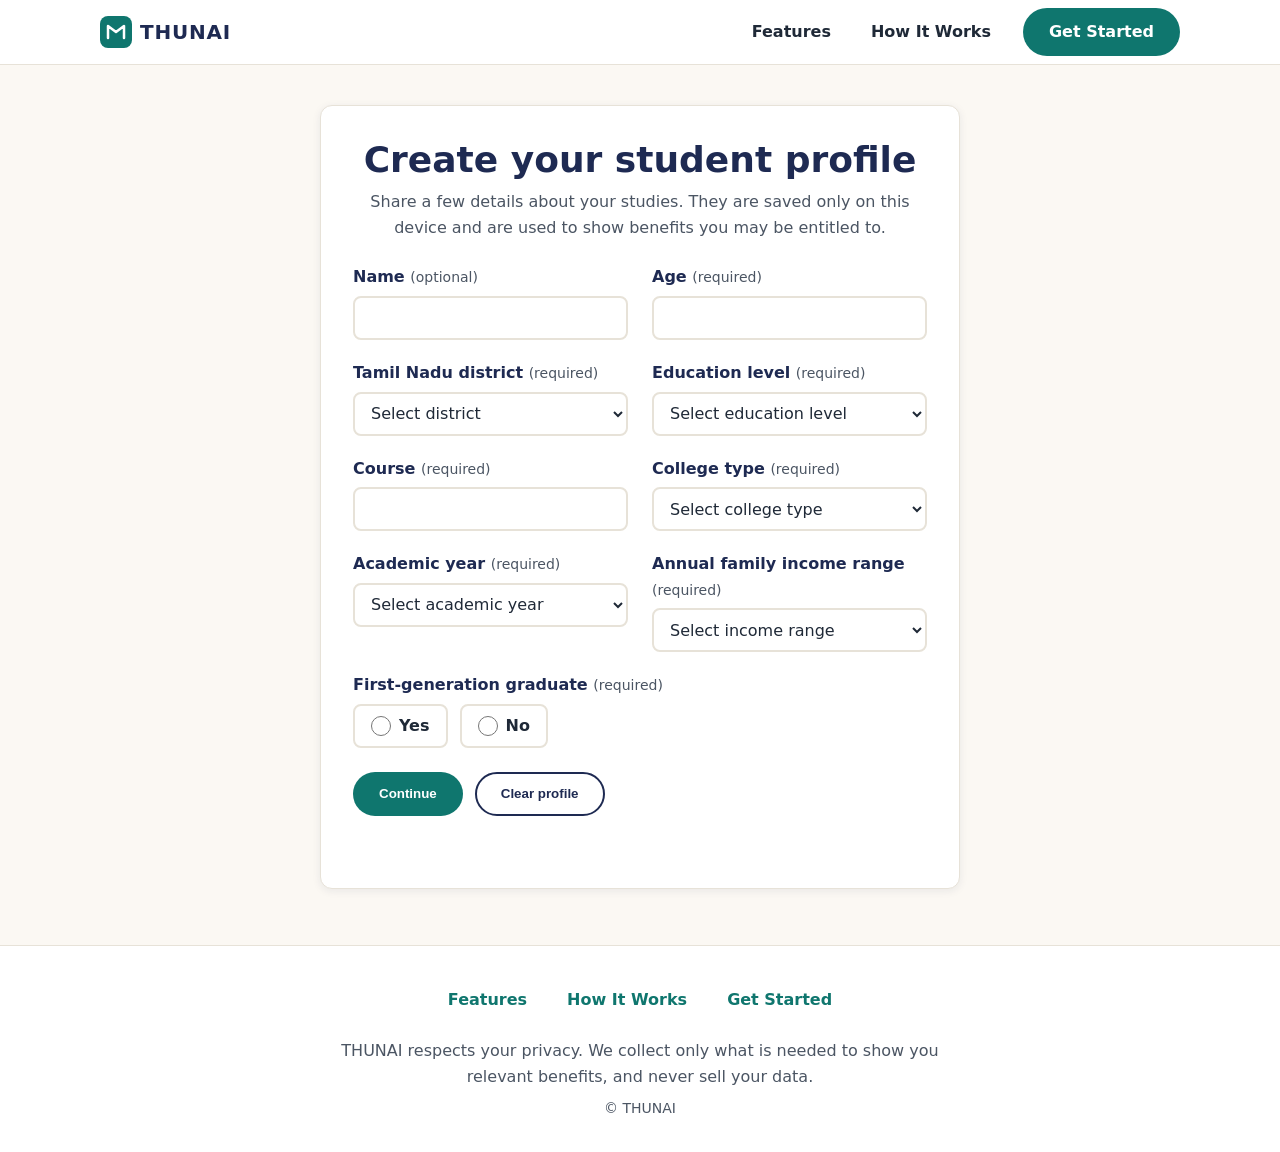
==== profile.html @ 550dfe90 "feat: add student profile and local storage" ====
<!DOCTYPE html>
<html lang="en">
<head>
  <meta charset="UTF-8">
  <meta name="viewport" content="width=device-width, initial-scale=1">
  <title>Student Profile – THUNAI</title>
  <meta name="description" content="Create your THUNAI student profile. Your details are saved only on this device.">
  <link rel="stylesheet" href="css/styles.css">
  <script src="js/main.js" defer></script>
  <script src="js/profile.js" defer></script>
</head>
<body id="top">
  <a class="skip-link" href="#main">Skip to content</a>

  <header class="site-header">
    <div class="container header-inner">
      <a class="brand" href="index.html" aria-label="THUNAI home">
        <svg class="brand-mark" viewBox="0 0 32 32" aria-hidden="true" focusable="false">
          <rect width="32" height="32" rx="8" fill="#0f766e"/>
          <path d="M8 22V10l8 6 8-6v12" fill="none" stroke="#ffffff" stroke-width="2.5" stroke-linejoin="round" stroke-linecap="round"/>
        </svg>
        <span class="brand-name">THUNAI</span>
      </a>

      <button class="nav-toggle" type="button" aria-expanded="false" aria-controls="primary-nav" aria-label="Toggle navigation menu">
        <span class="nav-toggle-bar"></span>
        <span class="nav-toggle-bar"></span>
        <span class="nav-toggle-bar"></span>
      </button>

      <nav class="site-nav" aria-label="Primary">
        <ul class="nav-list" id="primary-nav">
          <li><a class="nav-link" href="index.html#features">Features</a></li>
          <li><a class="nav-link" href="index.html#how-it-works">How It Works</a></li>
          <li><a class="btn btn-primary nav-cta" href="profile.html">Get Started</a></li>
        </ul>
      </nav>
    </div>
  </header>

  <main id="main">
    <section class="section profile-section" aria-labelledby="profile-title">
      <div class="container">
        <div class="profile-card">
          <h1 id="profile-title" class="section-title">Create your student profile</h1>
          <p class="section-intro">Share a few details about your studies. They are saved only on this device and are used to show benefits you may be entitled to.</p>

          <form id="profile-form" novalidate>
            <div class="form-grid">
              <div class="form-field">
                <label for="name">Name <span class="optional-mark">(optional)</span></label>
                <input type="text" id="name" name="name" autocomplete="name" maxlength="100">
                <p class="field-error" id="name-error" aria-live="polite"></p>
              </div>

              <div class="form-field">
                <label for="age">Age <span class="required-mark">(required)</span></label>
                <input type="number" id="age" name="age" min="14" max="60" inputmode="numeric" required>
                <p class="field-error" id="age-error" aria-live="polite"></p>
              </div>

              <div class="form-field">
                <label for="district">Tamil Nadu district <span class="required-mark">(required)</span></label>
                <select id="district" name="district" required>
                  <option value="">Select district</option>
                  <option value="Ariyalur">Ariyalur</option>
                  <option value="Chengalpattu">Chengalpattu</option>
                  <option value="Chennai">Chennai</option>
                  <option value="Coimbatore">Coimbatore</option>
                  <option value="Cuddalore">Cuddalore</option>
                  <option value="Dharmapuri">Dharmapuri</option>
                  <option value="Dindigul">Dindigul</option>
                  <option value="Erode">Erode</option>
                  <option value="Kallakurichi">Kallakurichi</option>
                  <option value="Kanchipuram">Kanchipuram</option>
                  <option value="Kanyakumari">Kanyakumari</option>
                  <option value="Karur">Karur</option>
                  <option value="Krishnagiri">Krishnagiri</option>
                  <option value="Madurai">Madurai</option>
                  <option value="Mayiladuthurai">Mayiladuthurai</option>
                  <option value="Nagapattinam">Nagapattinam</option>
                  <option value="Namakkal">Namakkal</option>
                  <option value="Nilgiris">Nilgiris</option>
                  <option value="Perambalur">Perambalur</option>
                  <option value="Pudukkottai">Pudukkottai</option>
                  <option value="Ramanathapuram">Ramanathapuram</option>
                  <option value="Ranipet">Ranipet</option>
                  <option value="Salem">Salem</option>
                  <option value="Sivaganga">Sivaganga</option>
                  <option value="Tenkasi">Tenkasi</option>
                  <option value="Thanjavur">Thanjavur</option>
                  <option value="Theni">Theni</option>
                  <option value="Thoothukudi">Thoothukudi</option>
                  <option value="Tiruchirappalli">Tiruchirappalli</option>
                  <option value="Tirunelveli">Tirunelveli</option>
                  <option value="Tirupathur">Tirupathur</option>
                  <option value="Tiruppur">Tiruppur</option>
                  <option value="Tiruvallur">Tiruvallur</option>
                  <option value="Tiruvannamalai">Tiruvannamalai</option>
                  <option value="Tiruvarur">Tiruvarur</option>
                  <option value="Vellore">Vellore</option>
                  <option value="Viluppuram">Viluppuram</option>
                  <option value="Virudhunagar">Virudhunagar</option>
                </select>
                <p class="field-error" id="district-error" aria-live="polite"></p>
              </div>

              <div class="form-field">
                <label for="education-level">Education level <span class="required-mark">(required)</span></label>
                <select id="education-level" name="education-level" required>
                  <option value="">Select education level</option>
                  <option value="Undergraduate">Undergraduate</option>
                  <option value="Postgraduate">Postgraduate</option>
                  <option value="Diploma">Diploma</option>
                  <option value="Other">Other</option>
                </select>
                <p class="field-error" id="education-level-error" aria-live="polite"></p>
              </div>

              <div class="form-field">
                <label for="course">Course <span class="required-mark">(required)</span></label>
                <input type="text" id="course" name="course" required maxlength="100">
                <p class="field-error" id="course-error" aria-live="polite"></p>
              </div>

              <div class="form-field">
                <label for="college-type">College type <span class="required-mark">(required)</span></label>
                <select id="college-type" name="college-type" required>
                  <option value="">Select college type</option>
                  <option value="Government">Government</option>
                  <option value="Government-aided">Government-aided</option>
                  <option value="Private">Private</option>
                  <option value="Autonomous">Autonomous</option>
                  <option value="Other">Other</option>
                </select>
                <p class="field-error" id="college-type-error" aria-live="polite"></p>
              </div>

              <div class="form-field">
                <label for="academic-year">Academic year <span class="required-mark">(required)</span></label>
                <select id="academic-year" name="academic-year" required>
                  <option value="">Select academic year</option>
                  <option value="1st Year">1st Year</option>
                  <option value="2nd Year">2nd Year</option>
                  <option value="3rd Year">3rd Year</option>
                  <option value="4th Year">4th Year</option>
                  <option value="Other">Other</option>
                </select>
                <p class="field-error" id="academic-year-error" aria-live="polite"></p>
              </div>

              <div class="form-field">
                <label for="income-range">Annual family income range <span class="required-mark">(required)</span></label>
                <select id="income-range" name="income-range" required>
                  <option value="">Select income range</option>
                  <option value="Below ₹1 lakh">Below ₹1 lakh</option>
                  <option value="₹1–2.5 lakh">₹1–2.5 lakh</option>
                  <option value="₹2.5–5 lakh">₹2.5–5 lakh</option>
                  <option value="₹5–8 lakh">₹5–8 lakh</option>
                  <option value="Above ₹8 lakh">Above ₹8 lakh</option>
                </select>
                <p class="field-error" id="income-range-error" aria-live="polite"></p>
              </div>

              <fieldset class="form-field form-field-full">
                <legend>First-generation graduate <span class="required-mark">(required)</span></legend>
                <div class="radio-options">
                  <label class="radio-option" for="first-generation-yes">
                    <input type="radio" id="first-generation-yes" name="first-generation" value="yes">
                    <span>Yes</span>
                  </label>
                  <label class="radio-option" for="first-generation-no">
                    <input type="radio" id="first-generation-no" name="first-generation" value="no">
                    <span>No</span>
                  </label>
                </div>
                <p class="field-error" id="first-generation-error" aria-live="polite"></p>
              </fieldset>
            </div>

            <div class="form-actions">
              <button type="submit" class="btn btn-primary">Continue</button>
              <button type="button" id="clear-profile" class="btn btn-secondary">Clear profile</button>
            </div>
            <div id="form-status" aria-live="polite"></div>
          </form>

          <section id="saved-summary" class="saved-summary" aria-labelledby="summary-title" hidden>
            <h2 id="summary-title" class="summary-title">Your saved profile</h2>
            <dl class="summary-list">
              <dt>Name</dt>
              <dd id="summary-name"></dd>
              <dt>Age</dt>
              <dd id="summary-age"></dd>
              <dt>District</dt>
              <dd id="summary-district"></dd>
              <dt>Education level</dt>
              <dd id="summary-education-level"></dd>
              <dt>Course</dt>
              <dd id="summary-course"></dd>
              <dt>College type</dt>
              <dd id="summary-college-type"></dd>
              <dt>Academic year</dt>
              <dd id="summary-academic-year"></dd>
              <dt>Annual family income</dt>
              <dd id="summary-income-range"></dd>
              <dt>First-generation graduate</dt>
              <dd id="summary-first-generation"></dd>
            </dl>
          </section>
        </div>
      </div>
    </section>
  </main>

  <footer class="site-footer">
    <div class="container">
      <ul class="footer-links">
        <li><a href="index.html#features">Features</a></li>
        <li><a href="index.html#how-it-works">How It Works</a></li>
        <li><a href="profile.html">Get Started</a></li>
      </ul>
      <p class="privacy">THUNAI respects your privacy. We collect only what is needed to show you relevant benefits, and never sell your data.</p>
      <p class="copyright">&copy; THUNAI</p>
    </div>
  </footer>
</body>
</html>
---- css/styles.css ----
/* THUNAI landing page styles: mobile-first, no external dependencies. */

:root {
  --color-primary: #1e2a52;
  --color-accent: #0f766e;
  --color-accent-dark: #0b5e57;
  --color-bg: #fbf8f3;
  --color-surface: #ffffff;
  --color-alt-bg: #f3efe7;
  --color-text: #1f2937;
  --color-muted: #4b5563;
  --color-border: #e7e2d8;
  --radius: 12px;
  --shadow: 0 2px 8px rgba(30, 42, 82, 0.08);
  --shadow-hover: 0 10px 22px rgba(30, 42, 82, 0.14);
  --font-stack: system-ui, -apple-system, "Segoe UI", Roboto, "Helvetica Neue", Arial, sans-serif;
}

*,
*::before,
*::after {
  box-sizing: border-box;
}

html {
  -webkit-text-size-adjust: 100%;
}

body {
  margin: 0;
  font-family: var(--font-stack);
  font-size: 1rem;
  line-height: 1.6;
  color: var(--color-text);
  background: var(--color-bg);
}

img,
svg {
  max-width: 100%;
  height: auto;
}

a {
  color: var(--color-accent);
}

:focus-visible {
  outline: 3px solid var(--color-accent);
  outline-offset: 3px;
}

.container {
  width: 100%;
  max-width: 1120px;
  margin-inline: auto;
  padding-inline: 1.25rem;
}

.skip-link {
  position: absolute;
  left: 1rem;
  top: -100px;
  z-index: 10;
  padding: 0.5rem 1rem;
  background: var(--color-surface);
  border-radius: 8px;
}

.skip-link:focus {
  top: 1rem;
}

/* Header and navigation */

.site-header {
  background: var(--color-surface);
  border-bottom: 1px solid var(--color-border);
}

.header-inner {
  display: flex;
  flex-wrap: wrap;
  align-items: center;
  justify-content: space-between;
  min-height: 64px;
}

.brand {
  display: inline-flex;
  align-items: center;
  gap: 0.5rem;
  min-height: 44px;
  color: var(--color-primary);
  font-size: 1.25rem;
  font-weight: 800;
  letter-spacing: 0.04em;
  text-decoration: none;
}

.brand-mark {
  width: 32px;
  height: 32px;
  flex-shrink: 0;
}

.nav-toggle {
  display: inline-flex;
  flex-direction: column;
  justify-content: center;
  gap: 5px;
  width: 44px;
  height: 44px;
  padding: 0;
  background: none;
  border: 0;
  border-radius: 8px;
  cursor: pointer;
}

.nav-toggle-bar {
  display: block;
  width: 24px;
  height: 2px;
  margin-inline: auto;
  background: var(--color-primary);
  border-radius: 2px;
}

.site-nav {
  flex: 0 0 100%;
}

.nav-list {
  display: none;
  flex-direction: column;
  gap: 0.25rem;
  margin: 0;
  padding: 0.5rem 0 1rem;
  list-style: none;
}

.nav-list.is-open {
  display: flex;
}

.nav-link,
.footer-links a {
  display: inline-flex;
  align-items: center;
  min-height: 44px;
  padding: 0 0.5rem;
  border-radius: 8px;
  color: var(--color-text);
  font-weight: 600;
  text-decoration: none;
}

.nav-link:hover {
  color: var(--color-accent);
}

/* Buttons */

.btn {
  display: inline-flex;
  align-items: center;
  justify-content: center;
  min-height: 44px;
  padding: 0.6rem 1.5rem;
  border: 2px solid transparent;
  border-radius: 999px;
  font-weight: 700;
  text-decoration: none;
  transition: background-color 0.2s ease;
}

.btn-primary {
  background: var(--color-accent);
  color: #ffffff;
}

.btn-primary:hover {
  background: var(--color-accent-dark);
}

.btn-light {
  background: #ffffff;
  color: var(--color-primary);
}

.btn-light:hover {
  background: var(--color-alt-bg);
}

.nav-cta {
  width: 100%;
  margin-top: 0.5rem;
}

/* Hero */

.hero {
  padding: 3rem 0 3.5rem;
}

.hero-title {
  margin: 0 0 1rem;
  font-size: clamp(2rem, 5vw + 1rem, 3.5rem);
  line-height: 1.15;
  font-weight: 800;
  color: var(--color-primary);
}

.hero-lead {
  max-width: 42ch;
  margin: 0 0 1.75rem;
  font-size: 1.125rem;
  color: var(--color-muted);
}

/* Sections */

.section {
  padding: 3.5rem 0;
}

.section-alt {
  background: var(--color-alt-bg);
}

.section-title {
  margin: 0 0 0.5rem;
  font-size: clamp(1.5rem, 3vw + 1rem, 2.25rem);
  line-height: 1.2;
  color: var(--color-primary);
  text-align: center;
}

.section-intro {
  max-width: 60ch;
  margin: 0 auto 2rem;
  color: var(--color-muted);
  text-align: center;
}

/* Feature cards */

.card-grid {
  display: grid;
  grid-template-columns: 1fr;
  gap: 1.25rem;
  margin: 0;
  padding: 0;
  list-style: none;
}

.card {
  padding: 1.5rem;
  background: var(--color-surface);
  border: 1px solid var(--color-border);
  border-radius: var(--radius);
  box-shadow: var(--shadow);
  transition: transform 0.2s ease, box-shadow 0.2s ease;
}

.card:hover {
  transform: translateY(-4px);
  box-shadow: var(--shadow-hover);
}

.card-icon {
  display: block;
  width: 44px;
  height: 44px;
  margin-bottom: 1rem;
  padding: 10px;
  background: rgba(15, 118, 110, 0.1);
  border-radius: 12px;
  color: var(--color-accent);
}

.card h3 {
  margin: 0 0 0.5rem;
  font-size: 1.125rem;
  color: var(--color-primary);
}

.card p {
  margin: 0;
  color: var(--color-muted);
}

/* How it works steps */

.steps {
  display: grid;
  gap: 1rem;
  margin: 0;
  padding: 0;
  list-style: none;
}

.step {
  display: flex;
  align-items: flex-start;
  gap: 1rem;
  padding: 1.5rem;
  background: var(--color-surface);
  border-radius: var(--radius);
  box-shadow: var(--shadow);
}

.step-number {
  display: flex;
  flex-shrink: 0;
  align-items: center;
  justify-content: center;
  width: 44px;
  height: 44px;
  border-radius: 50%;
  background: var(--color-primary);
  color: #ffffff;
  font-weight: 800;
}

.step h3 {
  margin: 0 0 0.25rem;
  font-size: 1.125rem;
  color: var(--color-primary);
}

.step p {
  margin: 0;
  color: var(--color-muted);
}

/* Call-to-action band */

.cta-band {
  padding: 3rem 0;
  background: var(--color-primary);
  color: #ffffff;
  text-align: center;
}

.cta-title {
  margin: 0 0 0.5rem;
  font-size: clamp(1.5rem, 3vw + 1rem, 2rem);
  line-height: 1.25;
}

.cta-text {
  max-width: 50ch;
  margin: 0 auto 1.5rem;
  color: #e5e7eb;
}

/* Footer */

.site-footer {
  padding: 2rem 0;
  background: var(--color-surface);
  border-top: 1px solid var(--color-border);
  color: var(--color-muted);
  text-align: center;
}

.footer-links {
  display: flex;
  flex-wrap: wrap;
  justify-content: center;
  gap: 0.5rem 1.5rem;
  margin: 0 0 1rem;
  padding: 0;
  list-style: none;
}

.footer-links a {
  color: var(--color-accent);
}

.privacy {
  max-width: 60ch;
  margin: 0 auto 0.5rem;
}

.copyright {
  margin: 0;
  font-size: 0.875rem;
}

/* Tablet and up: inline navigation, two-column cards */

@media (min-width: 768px) {
  .nav-toggle {
    display: none;
  }

  .site-nav {
    flex: 0 0 auto;
  }

  .nav-list,
  .nav-list.is-open {
    display: flex;
    flex-direction: row;
    align-items: center;
    gap: 1.5rem;
    padding: 0;
  }

  .nav-cta {
    width: auto;
    margin-top: 0;
  }

  .hero {
    padding: 5rem 0 4.5rem;
  }

  .section {
    padding: 4.5rem 0;
  }

  .card-grid {
    grid-template-columns: repeat(2, 1fr);
  }
}

/* Desktop: four-column cards, three-column steps */

@media (min-width: 1024px) {
  .card-grid {
    grid-template-columns: repeat(4, 1fr);
  }

  .steps {
    grid-template-columns: repeat(3, 1fr);
  }
}

@media (prefers-reduced-motion: reduce) {
  .card,
  .btn {
    transition: none;
  }

  .card:hover {
    transform: none;
  }
}

/* Student profile (Milestone 2): mobile-first form styles */

[hidden] {
  display: none !important;
}

.profile-section {
  padding: 2.5rem 0 3.5rem;
}

.profile-card {
  max-width: 640px;
  margin-inline: auto;
  padding: 1.5rem;
  background: var(--color-surface);
  border: 1px solid var(--color-border);
  border-radius: var(--radius);
  box-shadow: var(--shadow);
}

.profile-card .section-intro {
  margin-bottom: 1.5rem;
}

.form-grid {
  display: grid;
  grid-template-columns: minmax(0, 1fr);
  gap: 1.25rem;
  margin: 0;
  padding: 0;
  max-width: 100%;
}

.form-field {
  min-width: 0;
  max-width: 100%;
  margin: 0;
  padding: 0;
  border: 0;
}

.form-field > label,
.form-field > legend {
  display: block;
  padding: 0;
  margin-bottom: 0.375rem;
  font-weight: 600;
  color: var(--color-primary);
}

.required-mark,
.optional-mark {
  font-size: 0.875rem;
  font-weight: 400;
  color: var(--color-muted);
}

.form-field input[type="text"],
.form-field input[type="number"],
.form-field select {
  display: block;
  width: 100%;
  max-width: 100%;
  min-height: 44px;
  padding: 0.5rem 0.75rem;
  font-family: inherit;
  font-size: 16px;
  color: var(--color-text);
  background: var(--color-surface);
  border: 2px solid var(--color-border);
  border-radius: 8px;
}

.form-field input:focus-visible,
.form-field select:focus-visible,
.radio-option input:focus-visible,
fieldset:focus-visible {
  outline: 3px solid var(--color-accent);
  outline-offset: 2px;
}

.form-field input:focus-visible,
.form-field select:focus-visible {
  border-color: var(--color-accent);
}

[aria-invalid="true"] {
  border-color: #b42318;
}

.form-field-full {
  grid-column: 1 / -1;
}

.radio-options {
  display: flex;
  flex-wrap: wrap;
  gap: 0.75rem;
}

.radio-option {
  display: inline-flex;
  align-items: center;
  gap: 0.5rem;
  min-height: 44px;
  padding: 0 1rem;
  background: var(--color-surface);
  border: 2px solid var(--color-border);
  border-radius: 8px;
  color: var(--color-text);
  font-weight: 600;
  cursor: pointer;
}

.radio-option input {
  width: 20px;
  height: 20px;
  margin: 0;
  accent-color: var(--color-accent);
}

.field-error {
  margin: 0;
  font-size: 0.875rem;
  color: #b42318;
}

.field-error:not(:empty) {
  margin-top: 0.375rem;
}

.form-actions {
  display: flex;
  flex-direction: column;
  gap: 0.75rem;
  margin-top: 1.5rem;
}

.form-actions .btn {
  width: 100%;
  max-width: 100%;
}

.btn-secondary {
  background: var(--color-surface);
  border-color: var(--color-primary);
  color: var(--color-primary);
}

.btn-secondary:hover {
  background: var(--color-alt-bg);
}

#form-status {
  min-height: 1.5em;
  margin-top: 1rem;
  font-weight: 600;
  color: var(--color-accent);
  overflow-wrap: anywhere;
}

.saved-summary {
  margin-top: 2rem;
  padding-top: 1.5rem;
  border-top: 1px solid var(--color-border);
}

.summary-title {
  margin: 0 0 1rem;
  font-size: 1.25rem;
  color: var(--color-primary);
}

.summary-list {
  display: grid;
  gap: 0.75rem;
  margin: 0;
  padding: 0;
}

.summary-list dt {
  font-size: 0.875rem;
  font-weight: 600;
  color: var(--color-muted);
}

.summary-list dd {
  margin: 0;
  color: var(--color-text);
  overflow-wrap: anywhere;
}

/* Tablet and up: two-column form fields, auto-width buttons */

@media (min-width: 768px) {
  .profile-card {
    padding: 2rem;
  }

  .form-grid {
    grid-template-columns: repeat(2, minmax(0, 1fr));
    gap: 1.25rem 1.5rem;
  }

  .form-actions {
    flex-direction: row;
    flex-wrap: wrap;
  }

  .form-actions .btn {
    width: auto;
  }

  .summary-list {
    grid-template-columns: max-content minmax(0, 1fr);
    gap: 0.5rem 1.5rem;
  }

  .summary-list dd {
    margin-bottom: 0;
  }
}
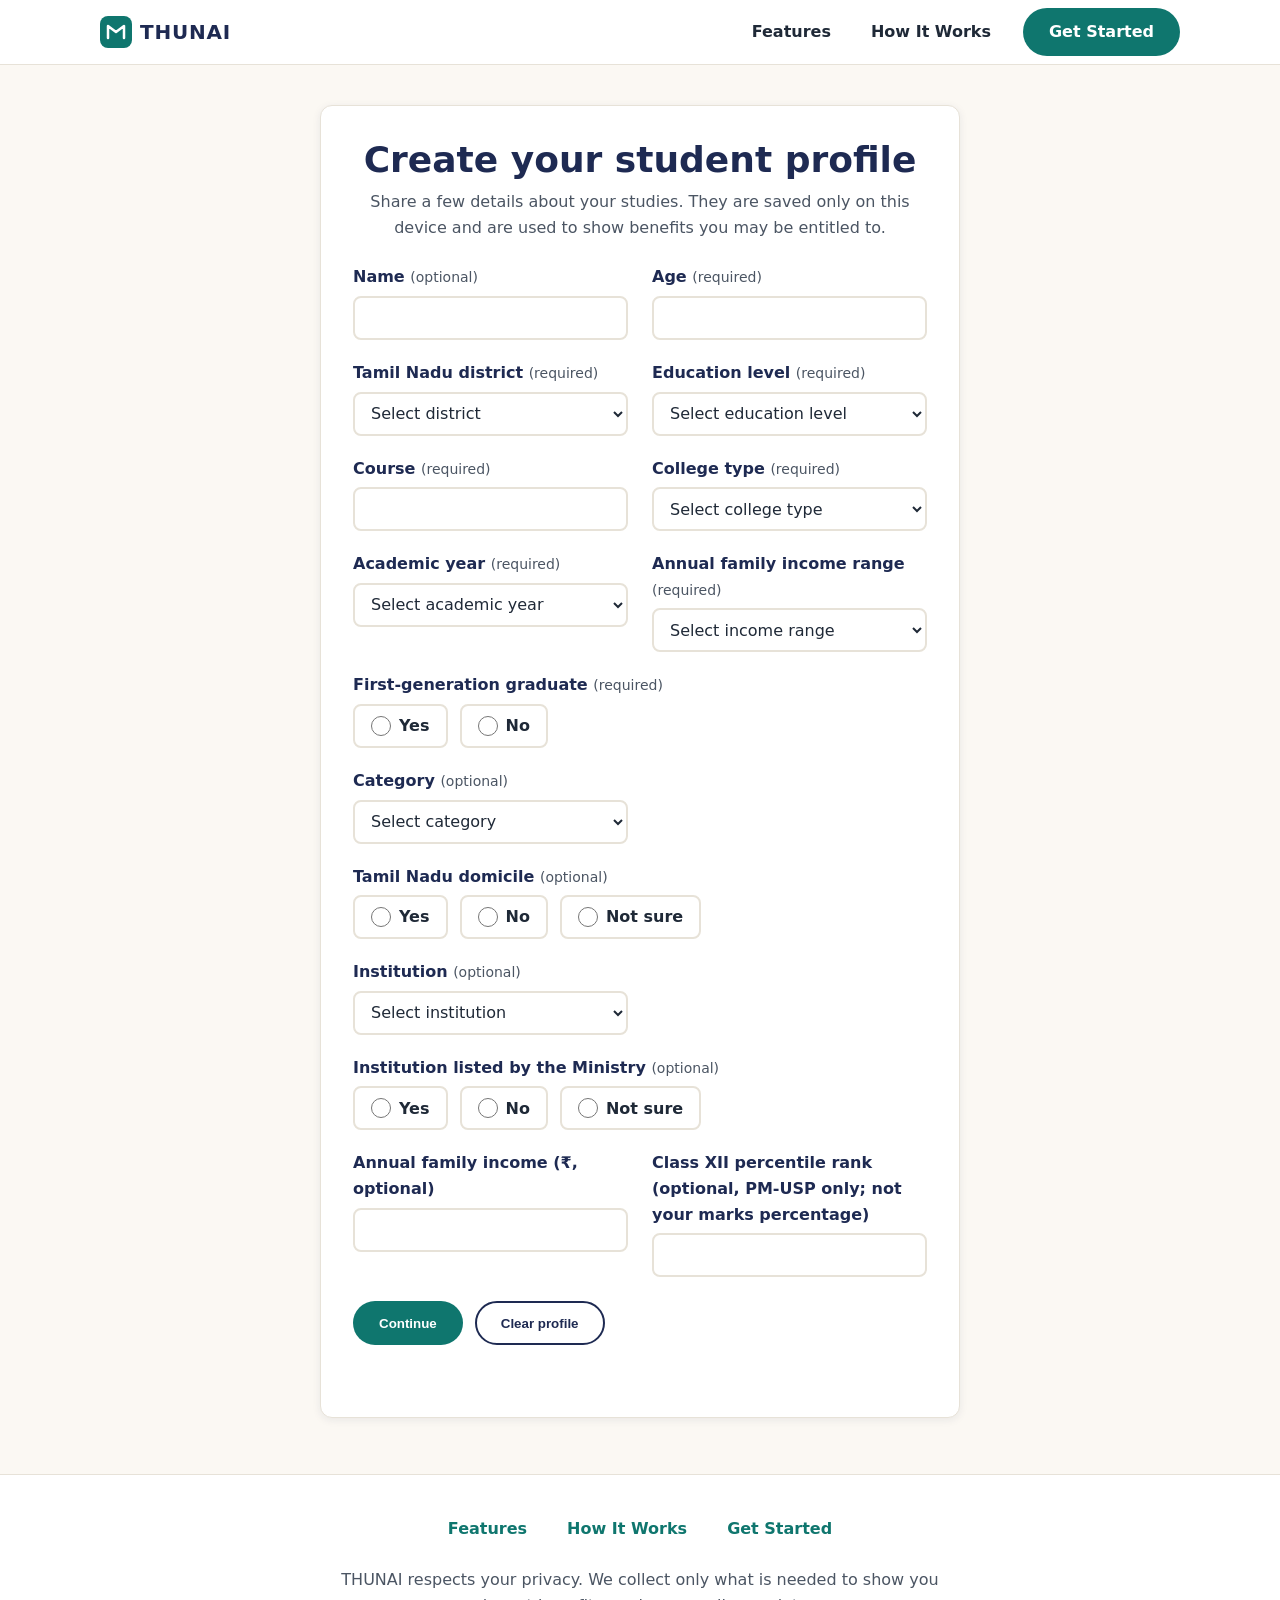
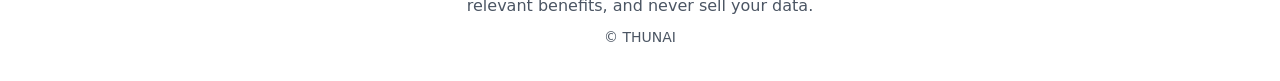
==== commit d414dd31: "feat: improve scholarship eligibility and verification" ====
--- a/profile.html
+++ b/profile.html
@@ -7,6 +7,7 @@
   <meta name="description" content="Create your THUNAI student profile. Your details are saved only on this device.">
   <link rel="stylesheet" href="css/styles.css">
   <script src="js/main.js" defer></script>
+  <script src="js/profile-model.js" defer></script>
   <script src="js/profile.js" defer></script>
 </head>
 <body id="top">
@@ -176,6 +177,86 @@
                 </div>
                 <p class="field-error" id="first-generation-error" aria-live="polite"></p>
               </fieldset>
+
+              <div class="form-field">
+                <label for="category">Category <span class="optional-mark">(optional)</span></label>
+                <select id="category" name="category">
+                  <option value="">Select category</option>
+                  <option value="BC">BC</option>
+                  <option value="MBC">MBC</option>
+                  <option value="DNC">DNC</option>
+                  <option value="OBC">OBC</option>
+                  <option value="EBC">EBC</option>
+                  <option value="DNT">DNT</option>
+                  <option value="ST">ST</option>
+                  <option value="Other">Other</option>
+                </select>
+                <p class="field-error" id="category-error" aria-live="polite"></p>
+              </div>
+
+              <fieldset class="form-field form-field-full">
+                <legend>Tamil Nadu domicile <span class="optional-mark">(optional)</span></legend>
+                <div class="radio-options">
+                  <label class="radio-option" for="tn-domicile-yes">
+                    <input type="radio" id="tn-domicile-yes" name="tn-domicile" value="yes">
+                    <span>Yes</span>
+                  </label>
+                  <label class="radio-option" for="tn-domicile-no">
+                    <input type="radio" id="tn-domicile-no" name="tn-domicile" value="no">
+                    <span>No</span>
+                  </label>
+                  <label class="radio-option" for="tn-domicile-not-sure">
+                    <input type="radio" id="tn-domicile-not-sure" name="tn-domicile" value="notSure">
+                    <span>Not sure</span>
+                  </label>
+                </div>
+                <p class="field-error" id="tn-domicile-error" aria-live="polite"></p>
+              </fieldset>
+
+              <div class="form-field">
+                <label for="institution">Institution <span class="optional-mark">(optional)</span></label>
+                <select id="institution" name="institution">
+                  <option value="">Select institution</option>
+                  <option value="IIT">IIT</option>
+                  <option value="IIM">IIM</option>
+                  <option value="IIIT">IIIT</option>
+                  <option value="NIT">NIT</option>
+                  <option value="Central University">Central University</option>
+                  <option value="Other">Other</option>
+                </select>
+                <p class="field-error" id="institution-error" aria-live="polite"></p>
+              </div>
+
+              <fieldset class="form-field form-field-full">
+                <legend>Institution listed by the Ministry <span class="optional-mark">(optional)</span></legend>
+                <div class="radio-options">
+                  <label class="radio-option" for="institution-listed-yes">
+                    <input type="radio" id="institution-listed-yes" name="institution-listed" value="yes">
+                    <span>Yes</span>
+                  </label>
+                  <label class="radio-option" for="institution-listed-no">
+                    <input type="radio" id="institution-listed-no" name="institution-listed" value="no">
+                    <span>No</span>
+                  </label>
+                  <label class="radio-option" for="institution-listed-not-sure">
+                    <input type="radio" id="institution-listed-not-sure" name="institution-listed" value="notSure">
+                    <span>Not sure</span>
+                  </label>
+                </div>
+                <p class="field-error" id="institution-listed-error" aria-live="polite"></p>
+              </fieldset>
+
+              <div class="form-field">
+                <label for="annual-family-income">Annual family income (₹, optional)</label>
+                <input type="number" id="annual-family-income" name="annual-family-income" min="0" step="1" inputmode="numeric">
+                <p class="field-error" id="annual-family-income-error" aria-live="polite"></p>
+              </div>
+
+              <div class="form-field">
+                <label for="class-xii-percentile-rank">Class XII percentile rank (optional, PM-USP only; not your marks percentage)</label>
+                <input type="number" id="class-xii-percentile-rank" name="class-xii-percentile-rank" min="0" max="100" step="0.01" inputmode="decimal">
+                <p class="field-error" id="class-xii-percentile-rank-error" aria-live="polite"></p>
+              </div>
             </div>
 
             <div class="form-actions">
@@ -206,7 +287,20 @@
               <dd id="summary-income-range"></dd>
               <dt>First-generation graduate</dt>
               <dd id="summary-first-generation"></dd>
+              <dt>Category</dt>
+              <dd id="summary-category"></dd>
+              <dt>Tamil Nadu domicile</dt>
+              <dd id="summary-tn-domicile"></dd>
+              <dt>Institution</dt>
+              <dd id="summary-institution"></dd>
+              <dt>Institution listed by the Ministry</dt>
+              <dd id="summary-institution-listed"></dd>
+              <dt>Exact annual family income (₹)</dt>
+              <dd id="summary-annual-income"></dd>
+              <dt>Class XII percentile rank (not marks)</dt>
+              <dd id="summary-class-xii-percentile-rank"></dd>
             </dl>
+            <p><a class="btn" href="results.html">View eligibility results</a></p>
           </section>
         </div>
       </div>
--- a/css/styles.css
+++ b/css/styles.css
@@ -674,3 +674,169 @@
   }
 }
 
+
+/* Eligibility results (Milestone 4): mobile-first, nothing fixed-width */
+
+.results-notice {
+  max-width: 60ch;
+  margin: 0 auto 1.5rem;
+  padding: 0.75rem 1rem;
+  background: #fef3c7;
+  border: 1px solid #d97706;
+  border-radius: 8px;
+  color: var(--color-text);
+  text-align: center;
+  overflow-wrap: anywhere;
+}
+
+#results-list {
+  max-width: 100%;
+}
+
+#results-status {
+  margin-bottom: 1rem;
+  color: var(--color-text);
+  overflow-wrap: anywhere;
+}
+
+#results-status a {
+  font-weight: 600;
+}
+
+.results-group {
+  margin-bottom: 2rem;
+  max-width: 100%;
+}
+
+.results-group-title {
+  margin: 0 0 1rem;
+  font-size: 1.25rem;
+  color: var(--color-primary);
+  overflow-wrap: anywhere;
+}
+
+.results-count {
+  font-weight: 400;
+  color: var(--color-muted);
+}
+
+.results-empty {
+  margin: 0;
+  color: var(--color-muted);
+}
+
+.results-list {
+  display: grid;
+  grid-template-columns: minmax(0, 1fr);
+  gap: 1.25rem;
+  max-width: 100%;
+}
+
+.scheme-card {
+  display: flex;
+  flex-direction: column;
+  gap: 0.5rem;
+  min-width: 0;
+  max-width: 100%;
+  overflow-wrap: anywhere;
+}
+
+.scheme-card:hover {
+  transform: none;
+}
+
+.scheme-card h3 {
+  margin: 0;
+}
+
+.status-badge {
+  display: inline-block;
+  align-self: flex-start;
+  max-width: 100%;
+  margin: 0;
+  padding: 0.125rem 0.75rem;
+  border-radius: 999px;
+  font-size: 0.875rem;
+  font-weight: 700;
+  line-height: 1.5;
+  background: var(--color-surface);
+  border: 1px solid currentColor;
+  overflow-wrap: anywhere;
+}
+
+.status-likely {
+  color: var(--color-accent-dark);
+  background: rgba(15, 118, 110, 0.1);
+}
+
+.status-more-info {
+  color: #92400e;
+  background: #fef3c7;
+}
+
+.status-not-eligible {
+  color: #b42318;
+  background: #fef2f2;
+}
+
+.demo-badge {
+  display: inline-block;
+  align-self: flex-start;
+  max-width: 100%;
+  margin: 0;
+  padding: 0.125rem 0.5rem;
+  border-radius: 6px;
+  background: #1e2a52;
+  color: #ffffff;
+  font-size: 0.75rem;
+  font-weight: 700;
+  letter-spacing: 0.03em;
+  overflow-wrap: anywhere;
+}
+
+.scheme-description,
+.scheme-explanation {
+  margin: 0;
+  color: var(--color-text);
+  overflow-wrap: anywhere;
+}
+
+.scheme-meta {
+  margin: 0;
+  font-size: 0.875rem;
+  color: var(--color-muted);
+  overflow-wrap: anywhere;
+}
+
+.scheme-meta a {
+  overflow-wrap: anywhere;
+}
+
+.scheme-note {
+  margin: 0.25rem 0 0;
+  font-size: 0.875rem;
+  font-style: italic;
+  color: var(--color-muted);
+}
+
+.criteria-block h4 {
+  margin: 0.5rem 0 0.25rem;
+  font-size: 0.95rem;
+  color: var(--color-primary);
+}
+
+.criteria-list {
+  margin: 0;
+  padding-left: 1.25rem;
+  color: var(--color-text);
+  font-size: 0.9rem;
+  overflow-wrap: anywhere;
+}
+
+@media (min-width: 768px) {
+  .results-list {
+    grid-template-columns: repeat(2, minmax(0, 1fr));
+    align-items: start;
+  }
+}
+
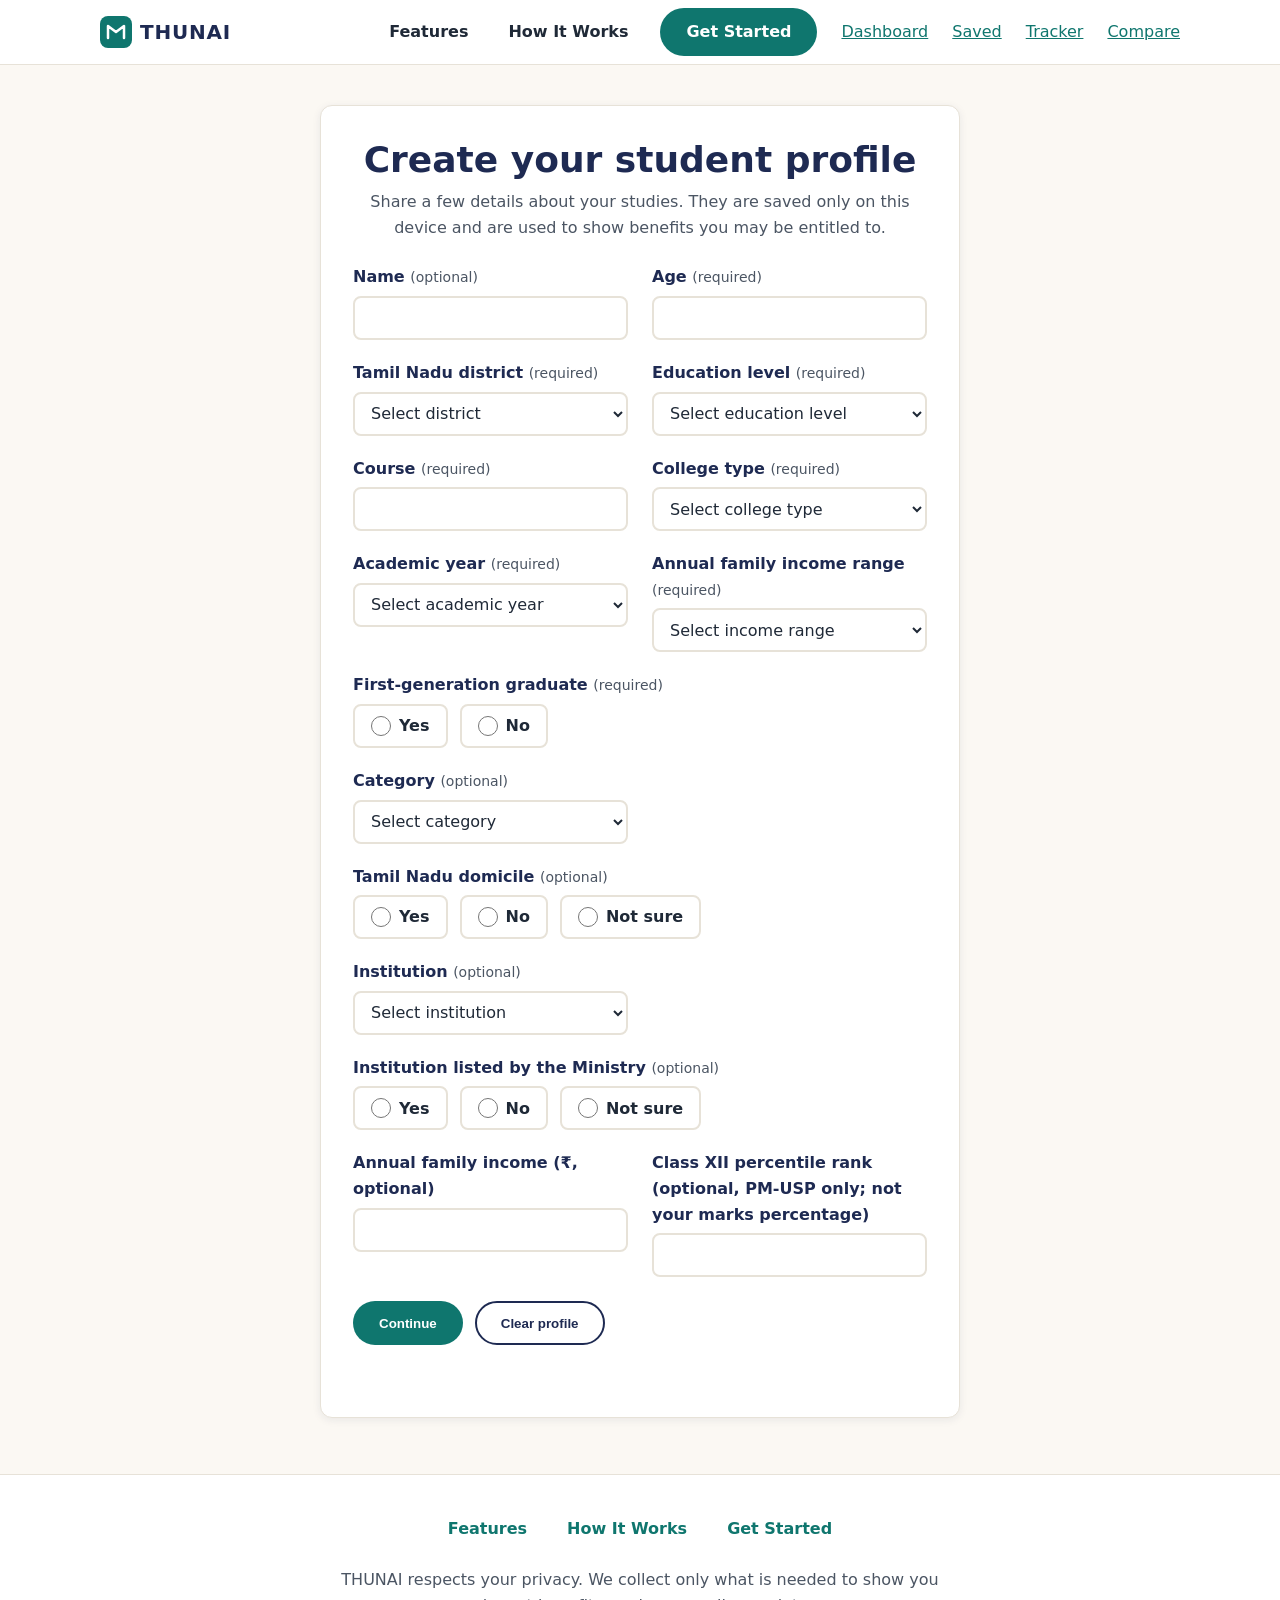
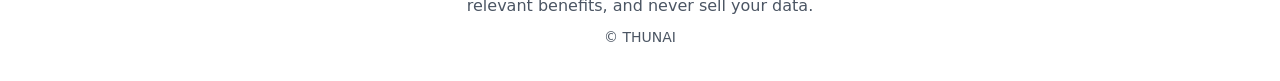
==== commit e62d82d5: "Build THUNAI scholarship platform features" ====
--- a/profile.html
+++ b/profile.html
@@ -34,6 +34,10 @@
           <li><a class="nav-link" href="index.html#features">Features</a></li>
           <li><a class="nav-link" href="index.html#how-it-works">How It Works</a></li>
           <li><a class="btn btn-primary nav-cta" href="profile.html">Get Started</a></li>
+          <li><a href="dashboard.html">Dashboard</a></li>
+          <li><a href="saved.html">Saved</a></li>
+          <li><a href="tracker.html">Tracker</a></li>
+          <li><a href="comparison.html">Compare</a></li>
         </ul>
       </nav>
     </div>
--- a/css/styles.css
+++ b/css/styles.css
@@ -840,3 +840,243 @@
   }
 }
 
+
+/* Scholarship details (Milestone 8): mobile-first, one column by default */
+
+.details-section {
+  min-width: 0;
+  max-width: 100%;
+  overflow-wrap: anywhere;
+}
+
+.details-grid {
+  display: grid;
+  grid-template-columns: minmax(0, 1fr);
+  gap: 1.25rem;
+  max-width: 100%;
+}
+
+.details-card {
+  padding: 1.25rem;
+  background: var(--color-surface);
+  border: 1px solid var(--color-border);
+  border-radius: var(--radius);
+  box-shadow: var(--shadow);
+}
+
+.details-card h2 {
+  margin: 0 0 0.5rem;
+  font-size: 1.125rem;
+  color: var(--color-primary);
+}
+
+.details-label {
+  margin: 0.5rem 0 0.125rem;
+  font-size: 0.875rem;
+  font-weight: 600;
+  color: var(--color-muted);
+}
+
+.details-value {
+  margin: 0;
+  color: var(--color-text);
+  overflow-wrap: anywhere;
+}
+
+.not-confirmed {
+  font-style: italic;
+  color: var(--color-muted);
+}
+
+.verification-badge {
+  display: inline-block;
+  max-width: 100%;
+  margin: 0 0 0.5rem;
+  padding: 0.125rem 0.75rem;
+  border: 1px solid currentColor;
+  border-radius: 999px;
+  font-size: 0.875rem;
+  font-weight: 700;
+  line-height: 1.5;
+  color: var(--color-muted);
+  background: var(--color-surface);
+  overflow-wrap: anywhere;
+}
+
+.verification-partial {
+  color: #92400e;
+  background: #fef3c7;
+}
+
+.verification-unverified {
+  color: #b42318;
+  background: #fef2f2;
+}
+
+.details-back {
+  margin: 0 0 1.5rem;
+}
+
+@media (min-width: 768px) {
+  .details-grid {
+    grid-template-columns: repeat(2, minmax(0, 1fr));
+    align-items: start;
+  }
+}
+
+/* Document checklist (Milestone 9): mobile-first, one column by default */
+
+.checklist {
+  list-style: none;
+  padding: 0;
+  margin: 0;
+}
+
+.checklist-item {
+  display: flex;
+  align-items: center;
+  gap: 0.75rem;
+  min-height: 44px;
+  padding: 0.25rem 0;
+}
+
+.checklist-item input[type="checkbox"] {
+  width: 1.25rem;
+  height: 1.25rem;
+  flex-shrink: 0;
+  margin: 0;
+}
+
+.checklist-item label {
+  flex: 1;
+  cursor: pointer;
+  overflow-wrap: anywhere;
+}
+
+.checklist-progress {
+  margin: 0.75rem 0 0.5rem;
+  font-weight: 600;
+}
+
+#checklist-reset {
+  min-height: 44px;
+  margin-top: 0.5rem;
+}
+
+.checklist-item input[type="checkbox"]:focus-visible,
+#checklist-reset:focus-visible {
+  outline: 2px solid var(--color-accent);
+  outline-offset: 2px;
+}
+
+/* Milestone 11 - Saved scholarships */
+
+.save-toggle {
+  min-height: 44px;
+  margin-top: 0.5rem;
+}
+
+.save-toggle[aria-pressed="true"] {
+  font-weight: 600;
+}
+
+.saved-status {
+  font-size: 0.9rem;
+  margin: 0.25rem 0 0;
+}
+
+.saved-count {
+  font-weight: 600;
+}
+
+.saved-toggle-slot {
+  margin-bottom: 0.75rem;
+}
+
+.saved-actions {
+  display: flex;
+  flex-wrap: wrap;
+  gap: 0.5rem;
+}
+
+.saved-actions .btn {
+  min-height: 44px;
+}
+
+.saved-card {
+  margin-bottom: 1rem;
+}
+
+.save-toggle:focus-visible,
+.saved-remove:focus-visible {
+  outline: 2px solid currentColor;
+  outline-offset: 2px;
+}
+
+/* Milestone 12 - Application tracker */
+
+.tracker-slot {
+  margin-bottom: 0.75rem;
+}
+
+.tracker-add {
+  min-height: 44px;
+}
+
+.tracker-status {
+  font-size: 0.9rem;
+  margin: 0.25rem 0;
+}
+
+.tracker-row {
+  display: flex;
+  flex-direction: column;
+  gap: 0.25rem;
+  margin: 0.5rem 0;
+}
+
+.tracker-select {
+  min-height: 44px;
+  padding: 0.4rem 0.6rem;
+  font: inherit;
+  max-width: 100%;
+}
+
+.tracker-select:focus-visible,
+.tracker-add:focus-visible,
+.tracker-remove:focus-visible {
+  outline: 2px solid currentColor;
+  outline-offset: 2px;
+}
+
+.tracker-saved-line {
+  font-size: 0.9rem;
+  margin: 0.25rem 0;
+}
+
+.tracker-note {
+  font-size: 0.9rem;
+  font-style: italic;
+  margin-top: 1rem;
+}
+
+.tracker-remove {
+  min-height: 44px;
+}
+
+/* Milestone 13 - Scholarship comparison */
+.compare-wrap { overflow-x: auto; -webkit-overflow-scrolling: touch; max-width: 100%; border: 1px solid currentColor; border-radius: 4px; margin-bottom: 1rem; }
+.compare-wrap:focus-visible { outline: 2px solid currentColor; outline-offset: 2px; }
+.compare-table { border-collapse: collapse; min-width: 44rem; width: 100%; font-size: 0.95rem; }
+.compare-table th, .compare-table td { border: 1px solid currentColor; padding: 0.5rem; text-align: left; vertical-align: top; min-width: 11rem; overflow-wrap: anywhere; }
+.compare-table caption { text-align: left; font-weight: 600; padding: 0.5rem 0.25rem; }
+.compare-table .criteria-list { margin: 0; padding-left: 1.1rem; }
+.compare-toggle { min-height: 44px; margin-top: 0.5rem; }
+.compare-toggle[aria-pressed="true"] { font-weight: 600; }
+.compare-status { font-size: 0.9rem; margin: 0.25rem 0 0.5rem; }
+.compare-remove { min-height: 44px; margin-top: 0.25rem; }
+.compare-toggle:focus-visible, .compare-remove:focus-visible, #compare-clear:focus-visible { outline: 2px solid currentColor; outline-offset: 2px; }
+#compare-clear { min-height: 44px; }
+.compare-slot { margin-bottom: 0.75rem; }
+
+
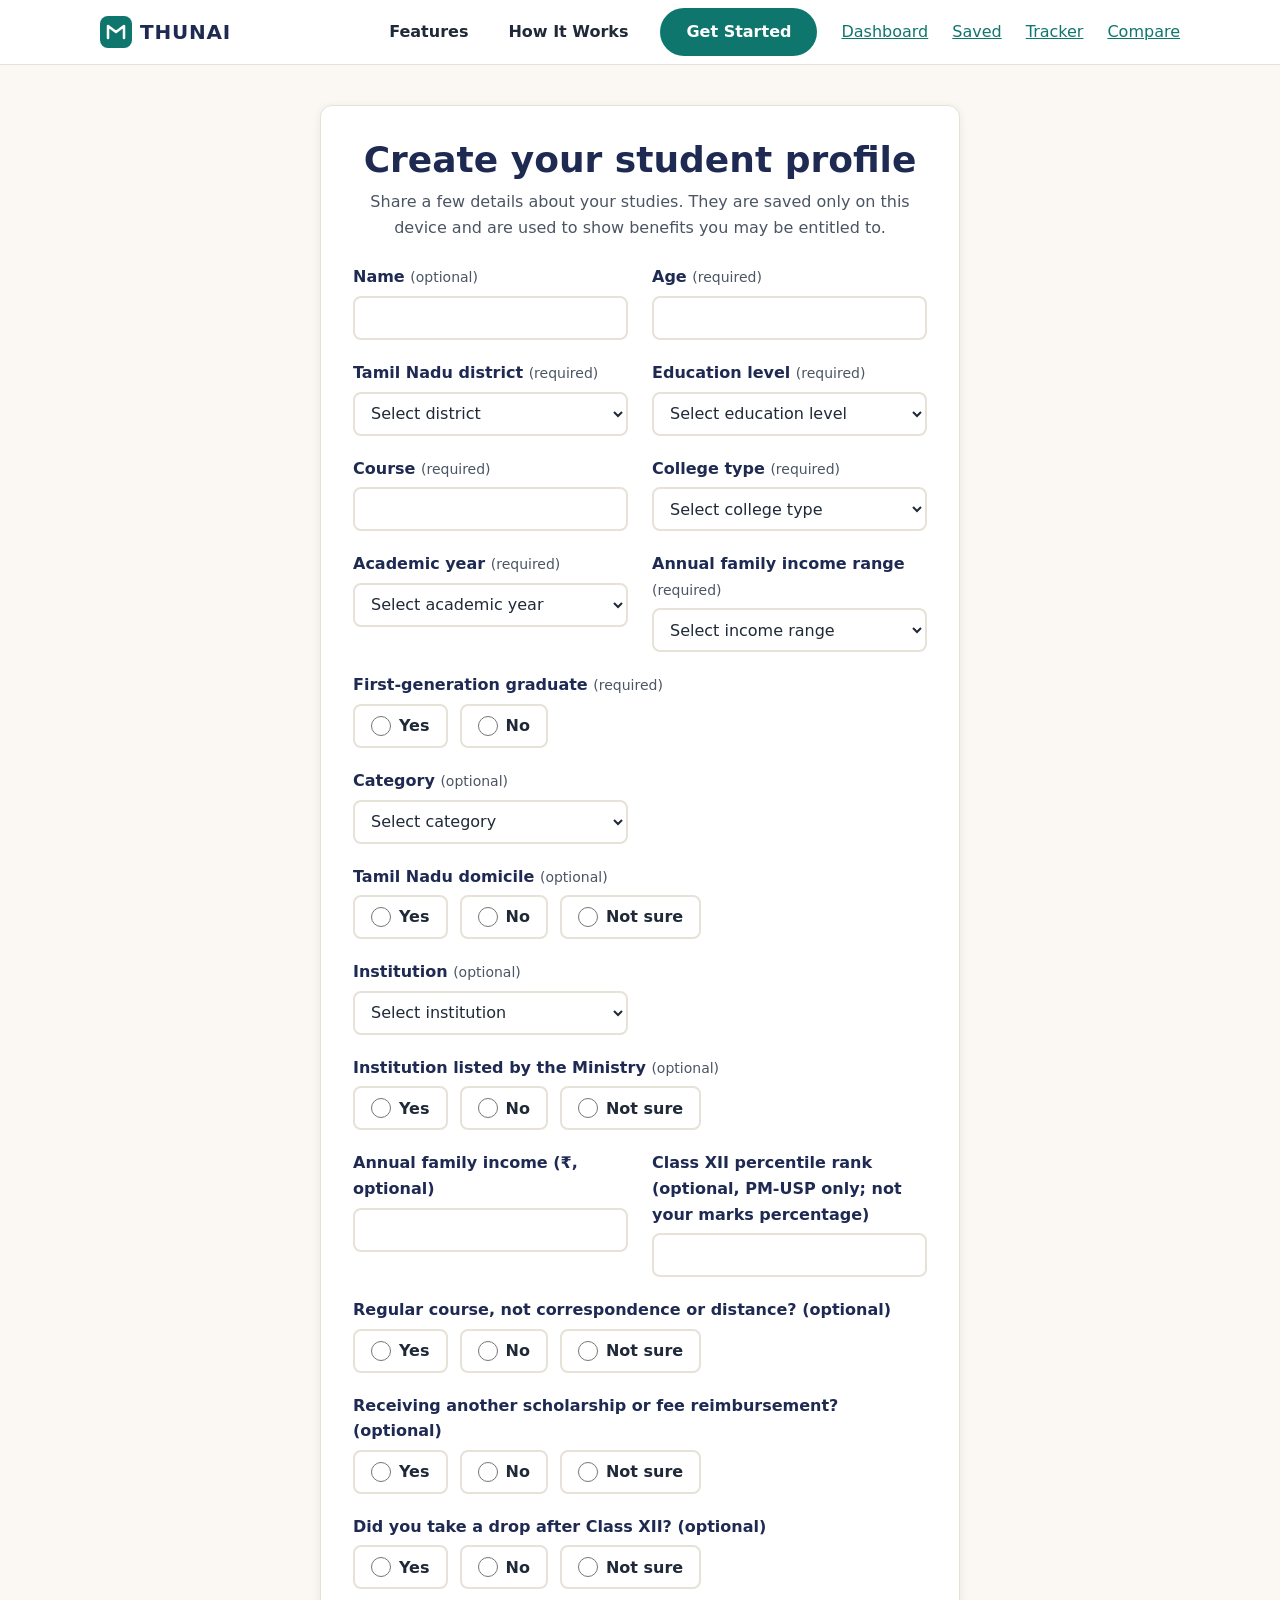
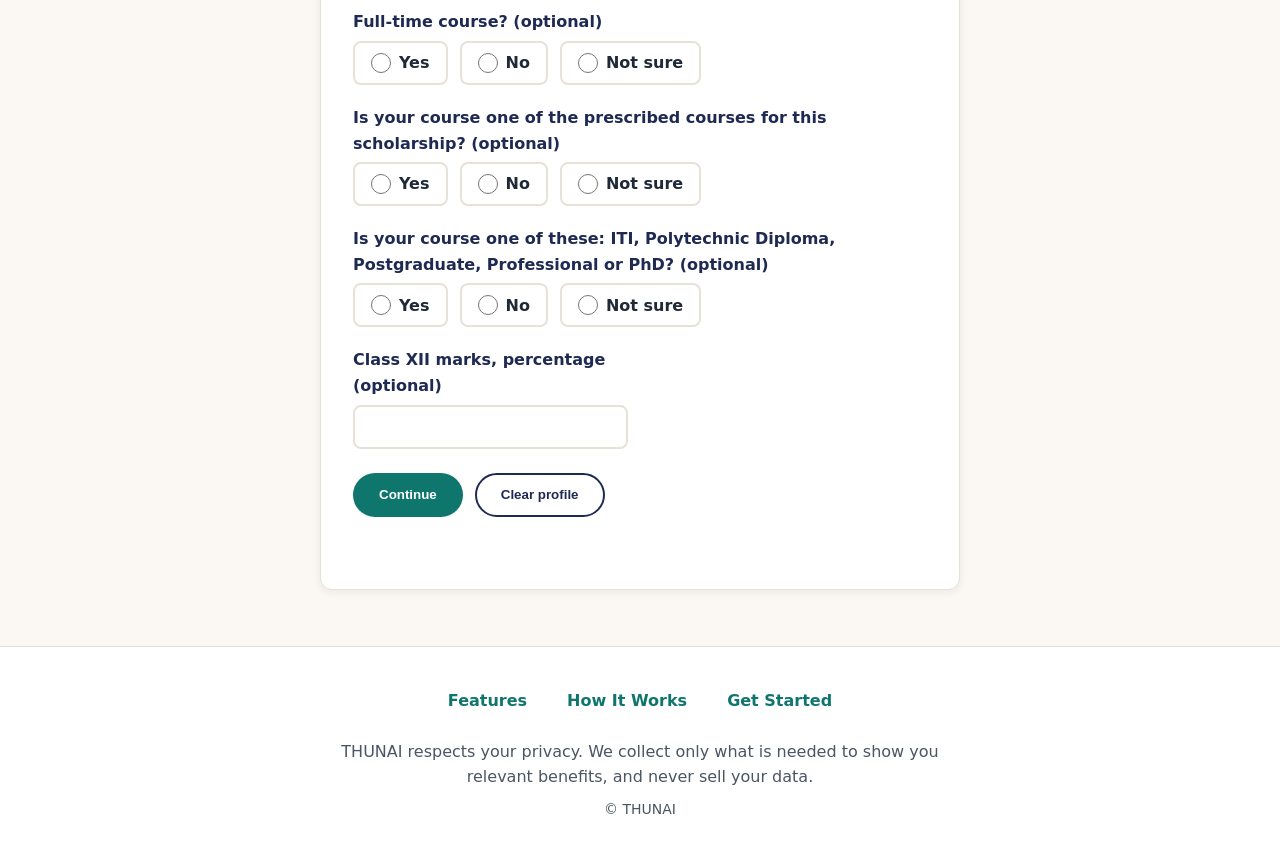
==== commit 787c119f: "Finalize THUNAI hackathon release" ====
--- a/profile.html
+++ b/profile.html
@@ -261,6 +261,126 @@
                 <input type="number" id="class-xii-percentile-rank" name="class-xii-percentile-rank" min="0" max="100" step="0.01" inputmode="decimal">
                 <p class="field-error" id="class-xii-percentile-rank-error" aria-live="polite"></p>
               </div>
+
+              <fieldset class="form-field form-field-full">
+                <legend>Regular course, not correspondence or distance? (optional)</legend>
+                <div class="radio-options">
+                  <label class="radio-option" for="regular-course-yes">
+                    <input type="radio" id="regular-course-yes" name="regular-course" value="yes">
+                    <span>Yes</span>
+                  </label>
+                  <label class="radio-option" for="regular-course-no">
+                    <input type="radio" id="regular-course-no" name="regular-course" value="no">
+                    <span>No</span>
+                  </label>
+                  <label class="radio-option" for="regular-course-not-sure">
+                    <input type="radio" id="regular-course-not-sure" name="regular-course" value="notSure">
+                    <span>Not sure</span>
+                  </label>
+                </div>
+                <p class="field-error" id="regular-course-error" aria-live="polite"></p>
+              </fieldset>
+
+              <fieldset class="form-field form-field-full">
+                <legend>Receiving another scholarship or fee reimbursement? (optional)</legend>
+                <div class="radio-options">
+                  <label class="radio-option" for="other-scholarship-yes">
+                    <input type="radio" id="other-scholarship-yes" name="other-scholarship" value="yes">
+                    <span>Yes</span>
+                  </label>
+                  <label class="radio-option" for="other-scholarship-no">
+                    <input type="radio" id="other-scholarship-no" name="other-scholarship" value="no">
+                    <span>No</span>
+                  </label>
+                  <label class="radio-option" for="other-scholarship-not-sure">
+                    <input type="radio" id="other-scholarship-not-sure" name="other-scholarship" value="notSure">
+                    <span>Not sure</span>
+                  </label>
+                </div>
+                <p class="field-error" id="other-scholarship-error" aria-live="polite"></p>
+              </fieldset>
+
+              <fieldset class="form-field form-field-full">
+                <legend>Did you take a drop after Class XII? (optional)</legend>
+                <div class="radio-options">
+                  <label class="radio-option" for="dropped-after-xii-yes">
+                    <input type="radio" id="dropped-after-xii-yes" name="dropped-after-xii" value="yes">
+                    <span>Yes</span>
+                  </label>
+                  <label class="radio-option" for="dropped-after-xii-no">
+                    <input type="radio" id="dropped-after-xii-no" name="dropped-after-xii" value="no">
+                    <span>No</span>
+                  </label>
+                  <label class="radio-option" for="dropped-after-xii-not-sure">
+                    <input type="radio" id="dropped-after-xii-not-sure" name="dropped-after-xii" value="notSure">
+                    <span>Not sure</span>
+                  </label>
+                </div>
+                <p class="field-error" id="dropped-after-xii-error" aria-live="polite"></p>
+              </fieldset>
+
+              <fieldset class="form-field form-field-full">
+                <legend>Full-time course? (optional)</legend>
+                <div class="radio-options">
+                  <label class="radio-option" for="full-time-course-yes">
+                    <input type="radio" id="full-time-course-yes" name="full-time-course" value="yes">
+                    <span>Yes</span>
+                  </label>
+                  <label class="radio-option" for="full-time-course-no">
+                    <input type="radio" id="full-time-course-no" name="full-time-course" value="no">
+                    <span>No</span>
+                  </label>
+                  <label class="radio-option" for="full-time-course-not-sure">
+                    <input type="radio" id="full-time-course-not-sure" name="full-time-course" value="notSure">
+                    <span>Not sure</span>
+                  </label>
+                </div>
+                <p class="field-error" id="full-time-course-error" aria-live="polite"></p>
+              </fieldset>
+
+              <fieldset class="form-field form-field-full">
+                <legend>Is your course one of the prescribed courses for this scholarship? (optional)</legend>
+                <div class="radio-options">
+                  <label class="radio-option" for="course-prescribed-yes">
+                    <input type="radio" id="course-prescribed-yes" name="course-prescribed" value="yes">
+                    <span>Yes</span>
+                  </label>
+                  <label class="radio-option" for="course-prescribed-no">
+                    <input type="radio" id="course-prescribed-no" name="course-prescribed" value="no">
+                    <span>No</span>
+                  </label>
+                  <label class="radio-option" for="course-prescribed-not-sure">
+                    <input type="radio" id="course-prescribed-not-sure" name="course-prescribed" value="notSure">
+                    <span>Not sure</span>
+                  </label>
+                </div>
+                <p class="field-error" id="course-prescribed-error" aria-live="polite"></p>
+              </fieldset>
+
+              <fieldset class="form-field form-field-full">
+                <legend>Is your course one of these: ITI, Polytechnic Diploma, Postgraduate, Professional or PhD? (optional)</legend>
+                <div class="radio-options">
+                  <label class="radio-option" for="eligible-course-listed-yes">
+                    <input type="radio" id="eligible-course-listed-yes" name="eligible-course-listed" value="yes">
+                    <span>Yes</span>
+                  </label>
+                  <label class="radio-option" for="eligible-course-listed-no">
+                    <input type="radio" id="eligible-course-listed-no" name="eligible-course-listed" value="no">
+                    <span>No</span>
+                  </label>
+                  <label class="radio-option" for="eligible-course-listed-not-sure">
+                    <input type="radio" id="eligible-course-listed-not-sure" name="eligible-course-listed" value="notSure">
+                    <span>Not sure</span>
+                  </label>
+                </div>
+                <p class="field-error" id="eligible-course-listed-error" aria-live="polite"></p>
+              </fieldset>
+
+              <div class="form-field">
+                <label for="class-xii-marks">Class XII marks, percentage (optional)</label>
+                <input type="number" id="class-xii-marks" name="class-xii-marks" min="0" max="100" step="0.01" inputmode="decimal">
+                <p class="field-error" id="class-xii-marks-error" aria-live="polite"></p>
+              </div>
             </div>
 
             <div class="form-actions">
@@ -303,6 +423,20 @@
               <dd id="summary-annual-income"></dd>
               <dt>Class XII percentile rank (not marks)</dt>
               <dd id="summary-class-xii-percentile-rank"></dd>
+              <dt>Regular course</dt>
+              <dd id="summary-regular-course"></dd>
+              <dt>Other scholarship or fee reimbursement</dt>
+              <dd id="summary-other-scholarship"></dd>
+              <dt>Drop after Class XII</dt>
+              <dd id="summary-dropped-after-xii"></dd>
+              <dt>Full-time course</dt>
+              <dd id="summary-full-time-course"></dd>
+              <dt>Prescribed course</dt>
+              <dd id="summary-course-prescribed"></dd>
+              <dt>Course listed (ITI, Polytechnic Diploma, Postgraduate, Professional, PhD)</dt>
+              <dd id="summary-eligible-course-listed"></dd>
+              <dt>Class XII marks (percentage)</dt>
+              <dd id="summary-class-xii-marks"></dd>
             </dl>
             <p><a class="btn" href="results.html">View eligibility results</a></p>
           </section>
